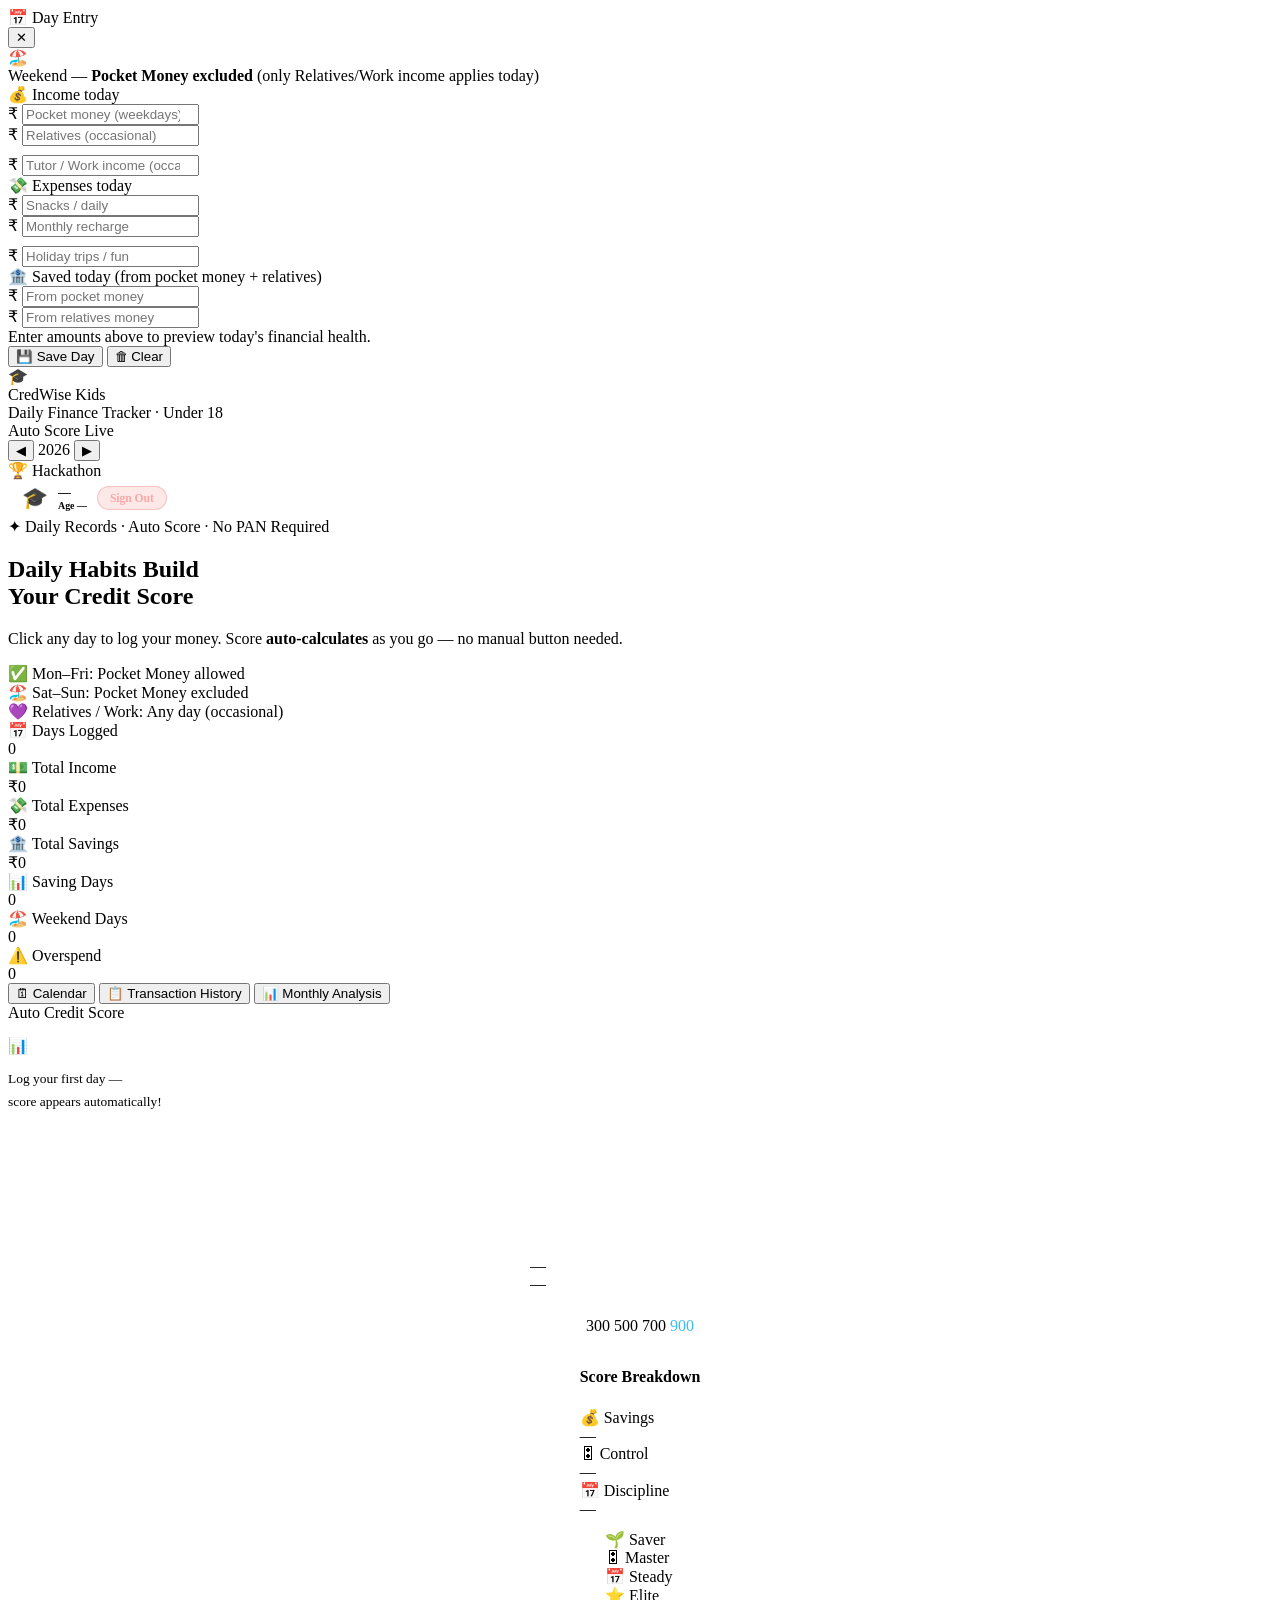
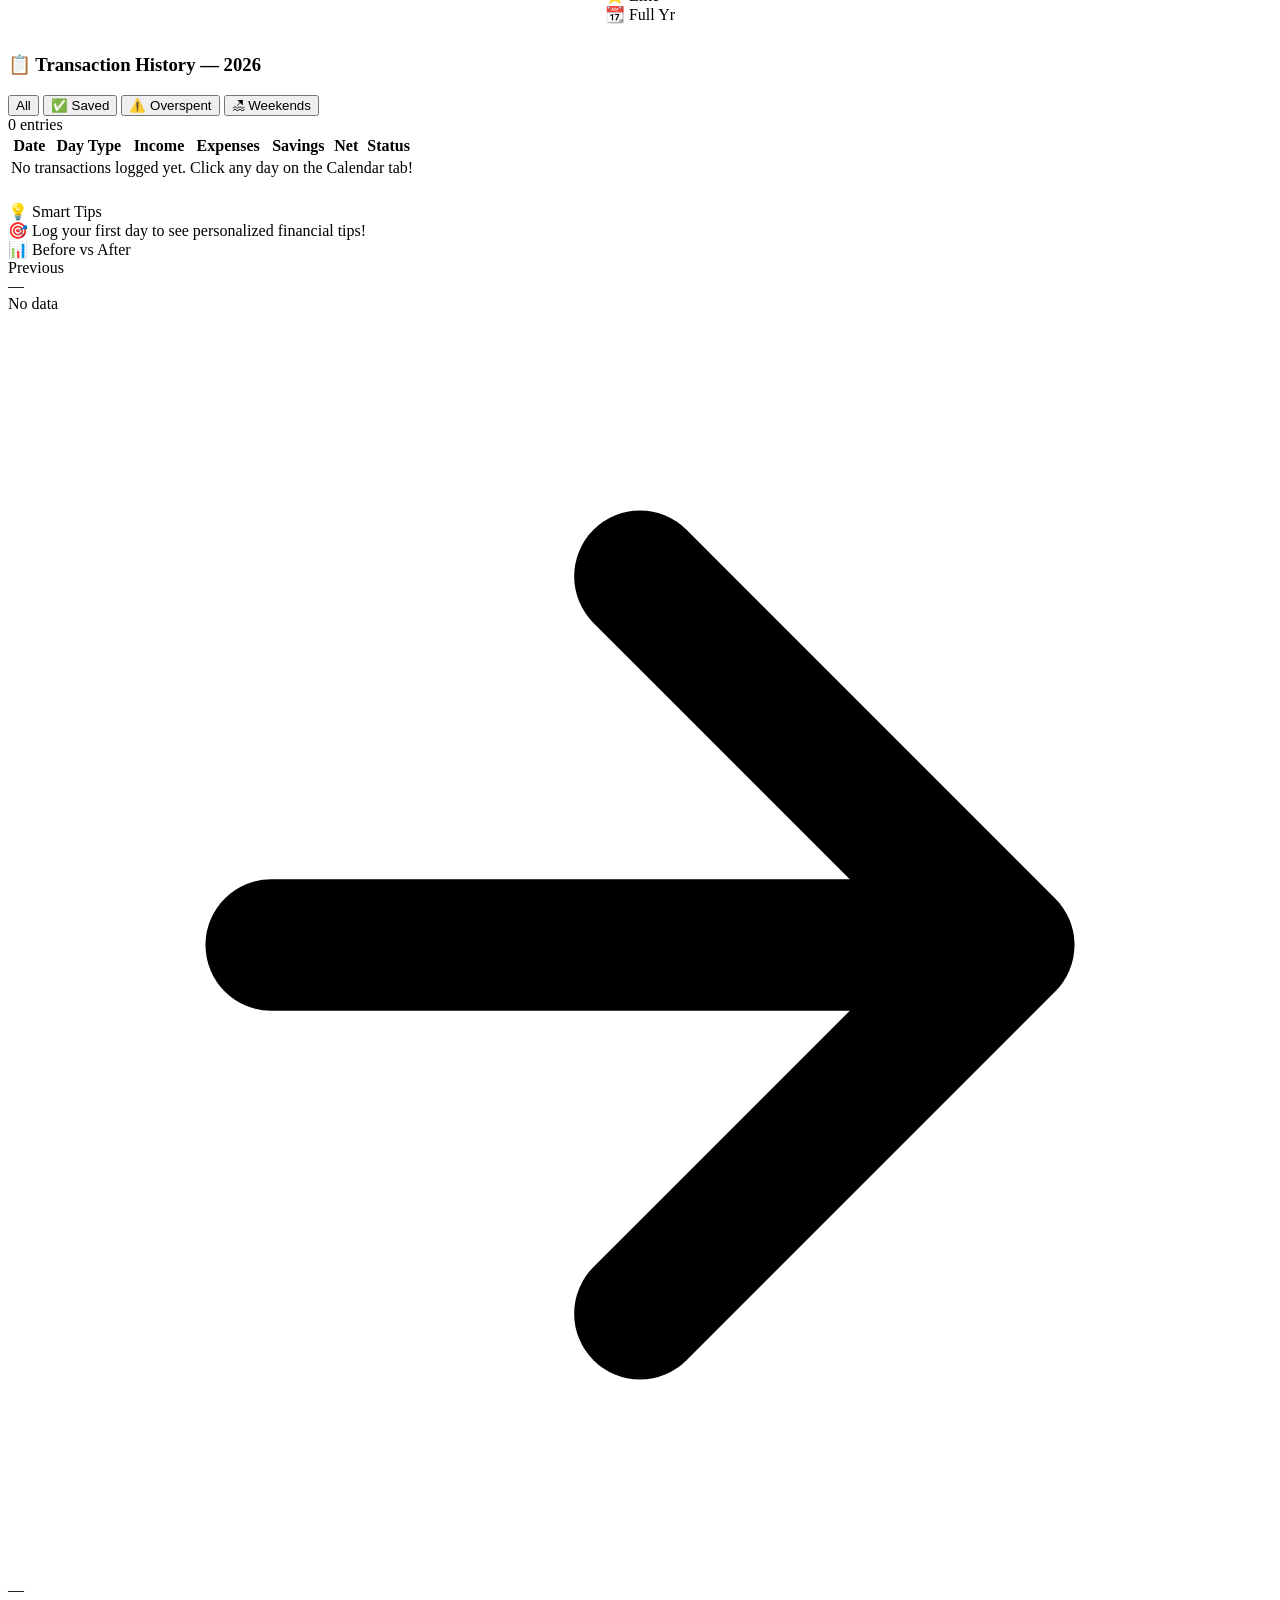
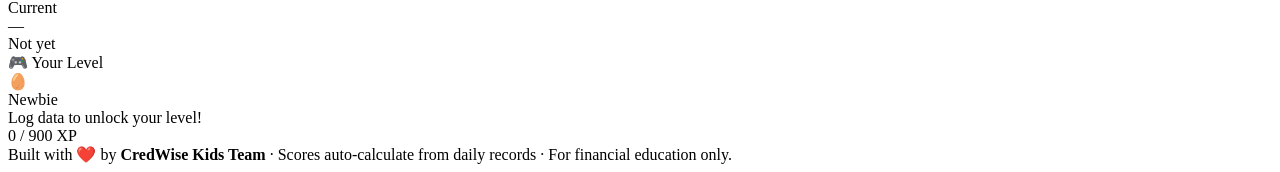
==== index.html @ 4675e76f "Add files via upload" ====
<!DOCTYPE html>
<html lang="en">
<head>
  <meta charset="UTF-8" />
  <meta name="viewport" content="width=device-width, initial-scale=1.0" />
  <title>CredWise Kids – Daily Finance Tracker</title>
  <meta name="description" content="CredWise Kids auto-tracks daily pocket money (weekdays only), relatives income, savings & expenses on a yearly calendar for students under 18." />

  <!-- Google Fonts -->
  <link rel="preconnect" href="https://fonts.googleapis.com" />
  <link rel="preconnect" href="https://fonts.gstatic.com" crossorigin />
  <link href="https://fonts.googleapis.com/css2?family=Outfit:wght@300;400;500;600;700;800;900&display=swap" rel="stylesheet" />

  <!-- ★ Auth module (loaded first so guard runs immediately) ★ -->
  <script src="auth.js"></script>

  <!-- ★ Immediate auth guard — redirects before page renders ★ -->
  <script>
    (function(){
      if (!cwGetSession()) window.location.replace('login.html');
    })();
  </script>

  <!-- ★ CSS file link ★ -->
  <link rel="stylesheet" href="style.css" />

  <style>
    /* ── User profile chip in nav ── */
    .user-chip-nav {
      display: flex; align-items: center; gap: 10px;
      background: var(--card); border: 1px solid var(--border);
      border-radius: 100px; padding: 6px 8px 6px 14px;
    }
    .user-av  { font-size: 1.3rem; }
    .user-inf { display:flex; flex-direction:column; }
    .user-nm  { font-size: .8rem; font-weight: 800; color: var(--text); line-height: 1; }
    .user-ag  { font-size: .62rem; color: var(--muted); font-weight: 600; margin-top: 1px; }
    .logout-btn {
      background: rgba(239,68,68,.12); border: 1px solid rgba(239,68,68,.25);
      border-radius: 100px; padding: 5px 12px;
      font-size: .72rem; font-weight: 700; color: #fca5a5;
      cursor: pointer; transition: all 0.3s; font-family: inherit;
    }
    .logout-btn:hover { background: rgba(239,68,68,.22); color: var(--poor); border-color: var(--poor); }
  </style>
</head>
<body>

<!-- ── Aurora background ── -->
<div class="aurora"><span></span><span></span><span></span></div>

<!-- ── Toast notification ── -->
<div class="toast" id="toast"></div>

<!-- ════════════════════════════════════════
     MODAL — Day Entry
════════════════════════════════════════ -->
<div class="modal-ov" id="modalOv" onclick="ovClick(event)">
  <div class="modal" id="modal">
    <div class="modal-hd">
      <div>
        <div class="modal-title" id="modalTitle">📅 Day Entry</div>
        <div class="modal-date" id="modalDateLbl"></div>
      </div>
      <button class="modal-close" onclick="closeModal()">✕</button>
    </div>

    <!-- Weekend notice (visible only on Sat/Sun) -->
    <div class="weekend-banner hidden" id="weekendBanner">
      <span>🏖️</span>
      <div>Weekend — <strong>Pocket Money excluded</strong> (only Relatives/Work income applies today)</div>
    </div>

    <!-- INCOME FIELDS -->
    <div class="mfield">
      <label>💰 Income today</label>
      <div class="mfield-row">
        <div class="inp-w">
          <span class="pfx">₹</span>
          <input class="mi" type="number" id="mPocket" placeholder="Pocket money (weekdays)" min="0" />
        </div>
        <div class="inp-w">
          <span class="pfx">₹</span>
          <input class="mi" type="number" id="mRelatives" placeholder="Relatives (occasional)" min="0" />
        </div>
      </div>
      <div class="inp-w" style="margin-top:9px;">
        <span class="pfx">₹</span>
        <input class="mi" type="number" id="mWork" placeholder="Tutor / Work income (occasional)" min="0" />
      </div>
    </div>

    <!-- EXPENSE FIELDS -->
    <div class="mfield">
      <label>💸 Expenses today</label>
      <div class="mfield-row">
        <div class="inp-w">
          <span class="pfx">₹</span>
          <input class="mi" type="number" id="mSnacks" placeholder="Snacks / daily" min="0" />
        </div>
        <div class="inp-w">
          <span class="pfx">₹</span>
          <input class="mi" type="number" id="mRecharge" placeholder="Monthly recharge" min="0" />
        </div>
      </div>
      <div class="inp-w" style="margin-top:9px;">
        <span class="pfx">₹</span>
        <input class="mi" type="number" id="mTrips" placeholder="Holiday trips / fun" min="0" />
      </div>
    </div>

    <!-- SAVINGS FIELDS -->
    <div class="mfield">
      <label>🏦 Saved today (from pocket money + relatives)</label>
      <div class="mfield-row">
        <div class="inp-w">
          <span class="pfx">₹</span>
          <input class="mi" type="number" id="mSavPocket" placeholder="From pocket money" min="0" />
        </div>
        <div class="inp-w">
          <span class="pfx">₹</span>
          <input class="mi" type="number" id="mSavRelatives" placeholder="From relatives money" min="0" />
        </div>
      </div>
    </div>

    <!-- Live financial preview -->
    <div class="day-prev" id="dayPrev">Enter amounts above to preview today's financial health.</div>

    <!-- Action buttons -->
    <div class="modal-actions">
      <button class="btn-save" onclick="saveDay()">💾 Save Day</button>
      <button class="btn-clr"  onclick="clearDay()">🗑 Clear</button>
    </div>
  </div>
</div>


<!-- ════════════════════════════════════════
     MAIN APP WRAPPER
════════════════════════════════════════ -->
<div class="wrap">

  <!-- ── Navigation ── -->
  <nav>
    <div class="brand">
      <div class="brand-logo">🎓</div>
      <div>
        <div class="brand-name">CredWise Kids</div>
        <div class="brand-sub">Daily Finance Tracker · Under 18</div>
      </div>
    </div>
    <div class="nav-right">
      <div class="live-badge">
        <div class="live-dot"></div>Auto Score Live
      </div>
      <div class="yr-selector">
        <button onclick="chgYear(-1)">◀</button>
        <span class="yr-val" id="yrVal">2026</span>
        <button onclick="chgYear(1)">▶</button>
      </div>
      <div class="nav-pill">🏆 Hackathon</div>
      <!-- User info + Logout -->
      <div class="user-chip-nav">
        <div class="user-av" id="navAv">🎓</div>
        <div class="user-inf">
          <div class="user-nm" id="navName">—</div>
          <div class="user-ag" id="navAge">Age —</div>
        </div>
        <button class="logout-btn" onclick="cwLogout()">Sign Out</button>
      </div>
    </div>
  </nav>

  <!-- ── Hero Section ── -->
  <section class="hero">
    <div class="hero-badge">✦ Daily Records · Auto Score · No PAN Required</div>
    <h1><span class="gb">Daily Habits</span> Build<br>Your <span class="gp">Credit Score</span></h1>
    <p>Click any day to log your money. Score <strong>auto-calculates</strong> as you go — no manual button needed.</p>
    <div class="hero-rules">
      <div class="rule-pill wd">✅ Mon–Fri: Pocket Money allowed</div>
      <div class="rule-pill we">🏖️ Sat–Sun: Pocket Money excluded</div>
      <div class="rule-pill occ">💜 Relatives / Work: Any day (occasional)</div>
    </div>
  </section>

  <!-- ── Real-time Stats Bar ── -->
  <div class="stats-bar">
    <div class="stat-item">
      <div class="stat-lbl">📅 Days Logged</div>
      <div class="stat-val sv-b" id="stLogged">0</div>
    </div>
    <div class="stat-item">
      <div class="stat-lbl">💵 Total Income</div>
      <div class="stat-val sv-g" id="stIncome">₹0</div>
    </div>
    <div class="stat-item">
      <div class="stat-lbl">💸 Total Expenses</div>
      <div class="stat-val sv-a" id="stExpenses">₹0</div>
    </div>
    <div class="stat-item">
      <div class="stat-lbl">🏦 Total Savings</div>
      <div class="stat-val sv-g" id="stSavings">₹0</div>
    </div>
    <div class="stat-item">
      <div class="stat-lbl">📊 Saving Days</div>
      <div class="stat-val sv-b" id="stSavDays">0</div>
    </div>
    <div class="stat-item">
      <div class="stat-lbl">🏖️ Weekend Days</div>
      <div class="stat-val sv-o" id="stWeDays">0</div>
    </div>
    <div class="stat-item">
      <div class="stat-lbl">⚠️ Overspend</div>
      <div class="stat-val sv-r" id="stOverDays">0</div>
    </div>
  </div>

  <!-- ── Main Tabs ── -->
  <div class="main-tabs">
    <button class="mtab active" id="tab-cal"      onclick="switchTab('cal')">🗓 Calendar</button>
    <button class="mtab"        id="tab-history"  onclick="switchTab('history')">📋 Transaction History</button>
    <button class="mtab"        id="tab-analysis" onclick="switchTab('analysis')">📊 Monthly Analysis</button>
  </div>

  <!-- ════ TAB 1: CALENDAR ════ -->
  <div class="tab-pane show" id="tp-cal">
    <div class="main-layout">

      <!-- 12-Month Calendar Grid -->
      <div>
        <div class="cal-grid" id="calGrid"></div>
      </div>

      <!-- Auto Credit Score Sidebar -->
      <div class="score-sidebar">
        <div class="card">
          <div class="score-header-lbl" style="margin-bottom:14px;">Auto Credit Score</div>
          <div class="score-panel-inner">

            <!-- Placeholder before first data entry -->
            <div class="score-ph" id="scorePh">
              <div class="ph-icon">📊</div>
              <p style="font-size:.84rem;line-height:1.7;">
                Log your first day —<br>score appears automatically!
              </p>
            </div>

            <!-- Score output (hidden until data exists) -->
            <div id="scoreOut" class="hidden" style="width:100%;display:flex;flex-direction:column;align-items:center;gap:12px;">
              <!-- Gauge canvas -->
              <div class="gauge-wrap">
                <canvas id="gaugeC" width="220" height="126"></canvas>
                <div class="gauge-center">
                  <div class="gauge-num" id="gNum">—</div>
                  <div class="gauge-lbl" id="gLbl">—</div>
                </div>
              </div>

              <!-- Range bar -->
              <div class="range-track">
                <div class="range-thumb" id="rThumb"></div>
              </div>
              <div class="range-labels">
                <span style="color:var(--poor)">300</span>
                <span style="color:var(--avg)">500</span>
                <span style="color:var(--good)">700</span>
                <span style="color:#38bdf8">900</span>
              </div>

              <!-- Score breakdown bars -->
              <div class="breakdown">
                <h4>Score Breakdown</h4>
                <div class="bar-row">
                  <span class="bar-name">💰 Savings</span>
                  <div class="bar-track"><div class="bar-fill" id="bSav" style="background:var(--good)"></div></div>
                  <span class="bar-num" id="nSav" style="color:var(--good)">—</span>
                </div>
                <div class="bar-row">
                  <span class="bar-name">🎛 Control</span>
                  <div class="bar-track"><div class="bar-fill" id="bCtl" style="background:var(--accent)"></div></div>
                  <span class="bar-num" id="nCtl" style="color:var(--accent)">—</span>
                </div>
                <div class="bar-row">
                  <span class="bar-name">📅 Discipline</span>
                  <div class="bar-track"><div class="bar-fill" id="bDsc" style="background:var(--purple)"></div></div>
                  <span class="bar-num" id="nDsc" style="color:var(--purple)">—</span>
                </div>
              </div>

              <!-- Achievement badges -->
              <div class="badges-row" id="bdgRow">
                <div class="badge" id="bdg-saver"  style="--bc:#10b981">🌱 Saver</div>
                <div class="badge" id="bdg-ctrl"   style="--bc:#3b82f6">🎛 Master</div>
                <div class="badge" id="bdg-disc"   style="--bc:#8b5cf6">📅 Steady</div>
                <div class="badge" id="bdg-elite"  style="--bc:#f59e0b">⭐ Elite</div>
                <div class="badge" id="bdg-full"   style="--bc:#06b6d4">📆 Full Yr</div>
              </div>

              <!-- Score info line -->
              <div style="font-size:.7rem;color:var(--muted);text-align:center;line-height:1.6;" id="scoreInfoLbl"></div>
            </div>

          </div>
        </div>
      </div>
    </div>
  </div>

  <!-- ════ TAB 2: TRANSACTION HISTORY ════ -->
  <div class="tab-pane" id="tp-history">
    <div class="txn-table-wrap">
      <div class="txn-toolbar">
        <h3>📋 Transaction History — <span id="yrVal2">2026</span></h3>
        <div class="txn-filters">
          <button class="txn-filter active" data-f="all"  onclick="filterTxn('all')">All</button>
          <button class="txn-filter"        data-f="good" onclick="filterTxn('good')">✅ Saved</button>
          <button class="txn-filter"        data-f="poor" onclick="filterTxn('poor')">⚠️ Overspent</button>
          <button class="txn-filter"        data-f="we"   onclick="filterTxn('we')">🏖 Weekends</button>
        </div>
        <div class="txn-count" id="txnCount">0 entries</div>
      </div>
      <div style="overflow-x:auto; max-height:600px; overflow-y:auto;">
        <table class="txn-table" id="txnTable">
          <thead>
            <tr>
              <th>Date</th>
              <th>Day Type</th>
              <th>Income</th>
              <th>Expenses</th>
              <th>Savings</th>
              <th>Net</th>
              <th>Status</th>
            </tr>
          </thead>
          <tbody id="txnBody">
            <tr><td colspan="7" class="txn-empty">No transactions logged yet. Click any day on the Calendar tab!</td></tr>
          </tbody>
        </table>
      </div>
    </div>
  </div>

  <!-- ════ TAB 3: MONTHLY ANALYSIS ════ -->
  <div class="tab-pane" id="tp-analysis">
    <div class="analysis-grid" id="analysisGrid"></div>
  </div>

  <!-- ════ BOTTOM GRID: Tips · Compare · Level ════ -->
  <div class="bottom-grid" style="margin-top:22px;">

    <!-- Smart Tips -->
    <div class="card">
      <div class="sec-title">💡 Smart Tips</div>
      <div id="sugList" style="display:flex;flex-direction:column;gap:9px;">
        <div class="sug-item">
          <span class="sug-icon">🎯</span>
          <span>Log your first day to see personalized financial tips!</span>
        </div>
      </div>
    </div>

    <!-- Before vs After -->
    <div class="card">
      <div class="sec-title">📊 Before vs After</div>
      <div class="cmp-grid">
        <div class="c-box">
          <div class="c-tag">Previous</div>
          <div class="c-score" id="prevNum" style="color:var(--muted)">—</div>
          <div class="c-status" id="prevSt" style="color:var(--muted)">No data</div>
        </div>
        <div class="c-arrow">
          <svg viewBox="0 0 24 24" fill="none" stroke="currentColor" stroke-width="2.5" stroke-linecap="round" stroke-linejoin="round">
            <path d="M5 12h14M12 5l7 7-7 7"/>
          </svg>
          <div class="c-delta eq" id="cDelta">—</div>
        </div>
        <div class="c-box">
          <div class="c-tag">Current</div>
          <div class="c-score" id="curNum" style="color:var(--muted)">—</div>
          <div class="c-status" id="curSt" style="color:var(--muted)">Not yet</div>
        </div>
      </div>
    </div>

    <!-- Your Level -->
    <div class="card">
      <div class="sec-title">🎮 Your Level</div>
      <div class="lvl-card">
        <div class="lvl-icon" id="lvlIcon">🥚</div>
        <div class="lvl-name" id="lvlName">Newbie</div>
        <div class="lvl-desc" id="lvlDesc">Log data to unlock your level!</div>
        <div class="xp-track"><div class="xp-fill" id="xpFill"></div></div>
        <div class="xp-lbl" id="xpLbl">0 / 900 XP</div>
      </div>
    </div>

  </div>

  <footer>
    Built with ❤️ by <strong>CredWise Kids Team</strong> ·
    Scores auto-calculate from daily records · For financial education only.
  </footer>

</div><!-- /.wrap -->

<!-- ★ JavaScript files ★ -->
<!-- auth.js already loaded in <head> -->
<script src="script.js"></script>

</body>
</html>
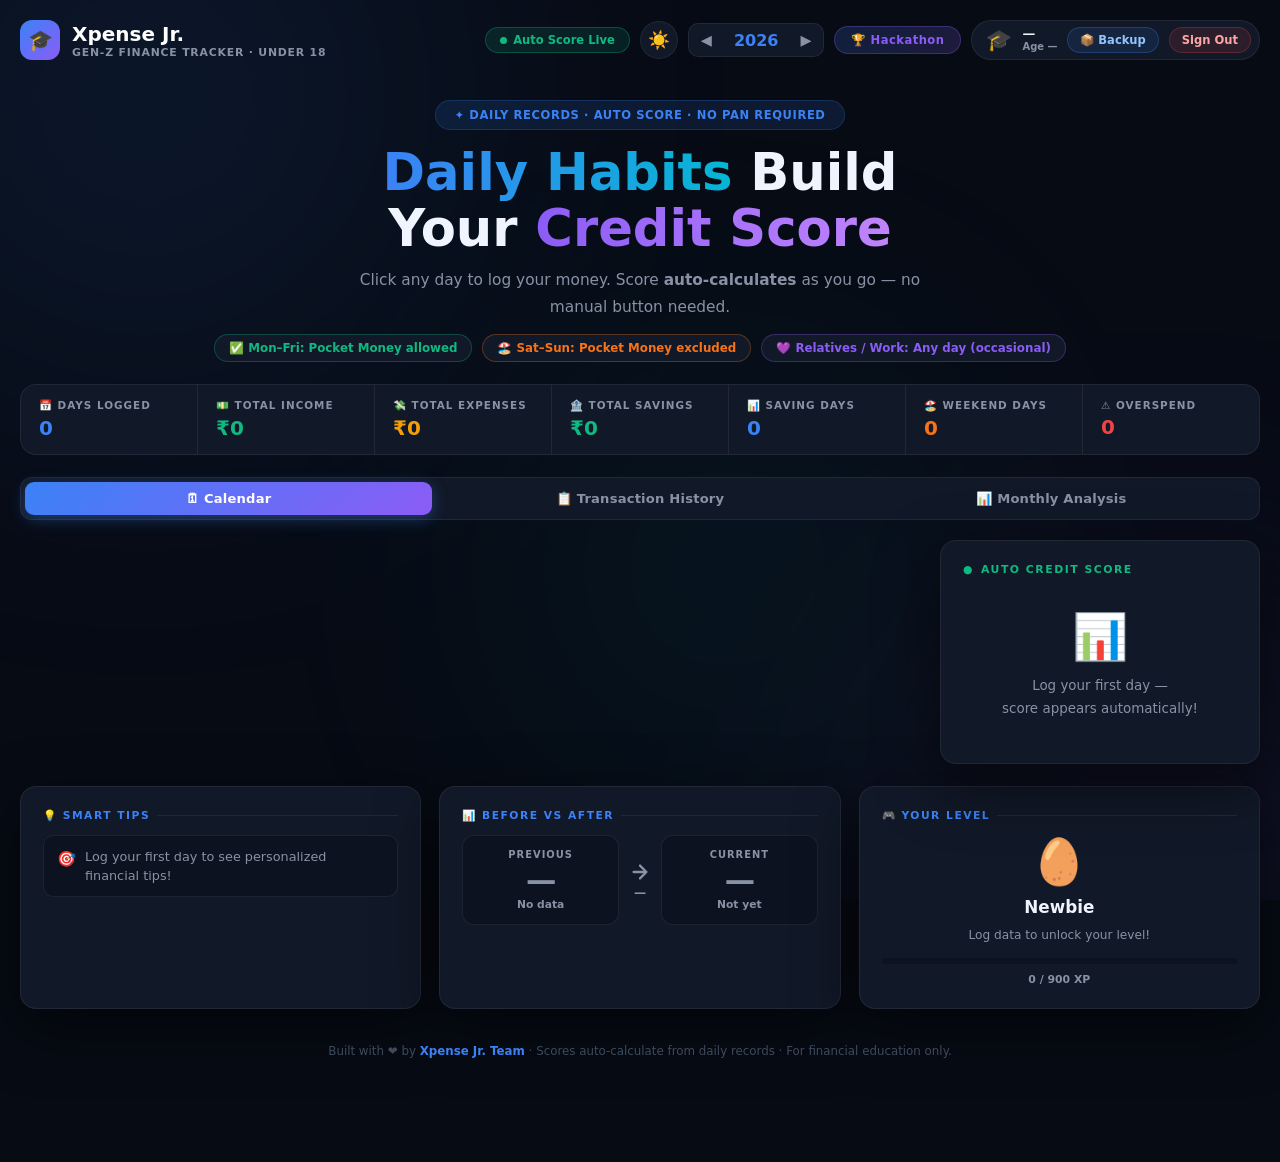
==== commit dbe03978: "Add files via upload" ====
--- a/index.html
+++ b/index.html
@@ -3,8 +3,8 @@
 <head>
   <meta charset="UTF-8" />
   <meta name="viewport" content="width=device-width, initial-scale=1.0" />
-  <title>CredWise Kids – Daily Finance Tracker</title>
-  <meta name="description" content="CredWise Kids auto-tracks daily pocket money (weekdays only), relatives income, savings & expenses on a yearly calendar for students under 18." />
+  <title>Xpense Jr. – Gen-Z Finance Tracker</title>
+  <meta name="description" content="Xpense Jr. auto-tracks daily pocket money (weekdays only), relatives income, savings & expenses on a yearly calendar. The Gen-Z finance tracker for students under 18." />
 
   <!-- Google Fonts -->
   <link rel="preconnect" href="https://fonts.googleapis.com" />
@@ -18,6 +18,9 @@
   <script>
     (function(){
       if (!cwGetSession()) window.location.replace('login.html');
+      /* Apply saved theme immediately to prevent flash */
+      var t = localStorage.getItem('xj_theme') || 'dark';
+      document.documentElement.setAttribute('data-theme', t);
     })();
   </script>
 
@@ -42,6 +45,13 @@
       cursor: pointer; transition: all 0.3s; font-family: inherit;
     }
     .logout-btn:hover { background: rgba(239,68,68,.22); color: var(--poor); border-color: var(--poor); }
+    .export-btn {
+      background: rgba(59,130,246,.12); border: 1px solid rgba(59,130,246,.28);
+      border-radius: 100px; padding: 5px 12px;
+      font-size: .72rem; font-weight: 700; color: #93c5fd;
+      cursor: pointer; transition: all 0.3s; font-family: inherit;
+    }
+    .export-btn:hover { background: rgba(59,130,246,.25); color: var(--accent); border-color: var(--accent); }
   </style>
 </head>
 <body>
@@ -146,14 +156,16 @@
     <div class="brand">
       <div class="brand-logo">🎓</div>
       <div>
-        <div class="brand-name">CredWise Kids</div>
-        <div class="brand-sub">Daily Finance Tracker · Under 18</div>
+        <div class="brand-name">Xpense Jr.</div>
+        <div class="brand-sub">Gen-Z Finance Tracker · Under 18</div>
       </div>
     </div>
     <div class="nav-right">
       <div class="live-badge">
         <div class="live-dot"></div>Auto Score Live
       </div>
+      <!-- Theme Toggle -->
+      <button class="theme-toggle" id="themeToggle" onclick="toggleTheme()" title="Switch theme">🌙</button>
       <div class="yr-selector">
         <button onclick="chgYear(-1)">◀</button>
         <span class="yr-val" id="yrVal">2026</span>
@@ -167,6 +179,7 @@
           <div class="user-nm" id="navName">—</div>
           <div class="user-ag" id="navAge">Age —</div>
         </div>
+        <button class="export-btn" onclick="exportMyAccount()" title="Download your account data to use on another device">📦 Backup</button>
         <button class="logout-btn" onclick="cwLogout()">Sign Out</button>
       </div>
     </div>
@@ -398,7 +411,7 @@
   </div>
 
   <footer>
-    Built with ❤️ by <strong>CredWise Kids Team</strong> ·
+    Built with ❤️ by <strong>Xpense Jr. Team</strong> ·
     Scores auto-calculate from daily records · For financial education only.
   </footer>
 
--- a/style.css
+++ b/style.css
@@ -0,0 +1,657 @@
+/* ══════════════════════════════════════════
+   CREDWISE KIDS — style.css
+   All visual styles for the app
+══════════════════════════════════════════ */
+
+/* ── Design Tokens ── */
+:root {
+  --bg:      #070b14;
+  --surf:    #0d1220;
+  --card:    #111827;
+  --card2:   #131b2e;
+  --border:  rgba(255,255,255,0.07);
+  --bh:      rgba(99,179,255,0.28);
+  --accent:  #3b82f6;
+  --alit:    rgba(59,130,246,0.13);
+  --purple:  #8b5cf6;
+  --cyan:    #06b6d4;
+  --good:    #10b981;
+  --avg:     #f59e0b;
+  --poor:    #ef4444;
+  --weekend: #f97316;
+  --text:    #f0f4ff;
+  --muted:   #8892a4;
+  --dim:     #3d4a5c;
+  --r:       16px;
+  --rsm:     10px;
+  --shadow:  0 20px 60px rgba(0,0,0,0.55);
+  --tr:      0.3s cubic-bezier(.4,0,.2,1);
+}
+
+/* ── Reset & Base ── */
+*, *::before, *::after { box-sizing: border-box; margin: 0; padding: 0; }
+html { scroll-behavior: smooth; }
+body {
+  font-family: 'Outfit', system-ui, sans-serif;
+  background: var(--bg); color: var(--text);
+  min-height: 100vh; overflow-x: hidden;
+}
+
+/* ══════════════════════════════════════════
+   AURORA BACKGROUND
+══════════════════════════════════════════ */
+.aurora { position: fixed; inset: 0; pointer-events: none; z-index: 0; overflow: hidden; }
+.aurora span { position: absolute; border-radius: 50%; filter: blur(140px); opacity: .1; }
+.aurora span:nth-child(1) { width:650px;height:650px;background:#3b82f6;top:-230px;left:-180px;animation:da1 16s ease-in-out infinite alternate; }
+.aurora span:nth-child(2) { width:500px;height:500px;background:#8b5cf6;bottom:-180px;right:-130px;animation:da2 20s ease-in-out infinite alternate; }
+.aurora span:nth-child(3) { width:380px;height:380px;background:#06b6d4;top:42%;left:42%;animation:da3 24s ease-in-out infinite alternate; }
+@keyframes da1 { to { transform:translate(100px,140px) scale(1.1); } }
+@keyframes da2 { to { transform:translate(-80px,-100px) scale(1.15); } }
+@keyframes da3 { to { transform:translate(-55%,-50%) scale(0.75); } }
+
+/* ══════════════════════════════════════════
+   LAYOUT
+══════════════════════════════════════════ */
+.wrap {
+  position: relative; z-index: 1;
+  max-width: 1300px; margin: 0 auto;
+  padding: 0 20px 100px;
+}
+
+/* ══════════════════════════════════════════
+   NAV
+══════════════════════════════════════════ */
+nav {
+  display: flex; align-items: center; justify-content: space-between;
+  padding: 20px 0 8px; flex-wrap: wrap; gap: 12px;
+}
+.brand { display: flex; align-items: center; gap: 12px; }
+.brand-logo {
+  width: 40px; height: 40px; border-radius: 12px; font-size: 20px;
+  background: linear-gradient(135deg,var(--accent),var(--purple));
+  display: flex; align-items: center; justify-content: center;
+}
+.brand-name {
+  font-size: 1.25rem; font-weight: 900;
+  background: linear-gradient(90deg,#fff 40%,var(--accent));
+  -webkit-background-clip: text; -webkit-text-fill-color: transparent; background-clip: text;
+}
+.brand-sub { font-size: .68rem; font-weight: 600; color: var(--muted); letter-spacing: .8px; text-transform: uppercase; }
+.nav-right { display: flex; align-items: center; gap: 10px; flex-wrap: wrap; }
+.yr-selector {
+  display: flex; align-items: center; gap: 2px;
+  background: var(--card); border: 1px solid var(--border); border-radius: var(--rsm); overflow: hidden;
+}
+.yr-selector button {
+  background: none; border: none; color: var(--muted); font-family: inherit;
+  font-size: .9rem; font-weight: 700; padding: 8px 12px; cursor: pointer; transition: all var(--tr);
+}
+.yr-selector button:hover { color: var(--text); background: var(--surf); }
+.yr-val { font-size: 1rem; font-weight: 800; color: var(--accent); padding: 0 8px; }
+.nav-pill {
+  background: linear-gradient(135deg,rgba(59,130,246,.18),rgba(139,92,246,.18));
+  border: 1px solid rgba(139,92,246,.3); border-radius: 100px;
+  padding: 6px 16px; font-size: .72rem; font-weight: 700; color: var(--purple); letter-spacing: .5px;
+}
+
+/* ── Auto-score live badge ── */
+.live-badge {
+  display: flex; align-items: center; gap: 6px;
+  background: rgba(16,185,129,.12); border: 1px solid rgba(16,185,129,.3);
+  border-radius: 100px; padding: 5px 14px; font-size: .72rem; font-weight: 700; color: var(--good);
+}
+.live-dot {
+  width: 7px; height: 7px; border-radius: 50%; background: var(--good);
+  animation: blink 1.4s ease-in-out infinite;
+}
+@keyframes blink { 0%,100% { opacity:1; } 50% { opacity:.3; } }
+
+/* ══════════════════════════════════════════
+   HERO
+══════════════════════════════════════════ */
+.hero { text-align: center; padding: 32px 20px 22px; }
+.hero-badge {
+  display: inline-flex; align-items: center; gap: 8px;
+  background: var(--alit); border: 1px solid rgba(59,130,246,.22);
+  border-radius: 100px; padding: 7px 18px; font-size: .72rem; font-weight: 700;
+  color: var(--accent); letter-spacing: .6px; text-transform: uppercase; margin-bottom: 14px;
+}
+.hero h1 { font-size: clamp(1.8rem,5vw,3.2rem); font-weight: 900; line-height: 1.1; margin-bottom: 10px; }
+.gb { background: linear-gradient(90deg,var(--accent),var(--cyan)); -webkit-background-clip:text; -webkit-text-fill-color:transparent; background-clip:text; }
+.gp { background: linear-gradient(90deg,var(--purple),#c084fc); -webkit-background-clip:text; -webkit-text-fill-color:transparent; background-clip:text; }
+.hero p { color: var(--muted); font-size:.96rem; max-width:600px; margin:0 auto; line-height:1.75; }
+.hero-rules { display: flex; justify-content: center; flex-wrap: wrap; gap: 10px; margin-top: 14px; }
+.rule-pill {
+  display: flex; align-items: center; gap: 6px;
+  background: var(--card); border: 1px solid var(--border); border-radius: 100px;
+  padding: 6px 14px; font-size: .74rem; font-weight: 600; color: var(--muted);
+}
+.rule-pill.wd { border-color: rgba(16,185,129,.3);  color: var(--good); }
+.rule-pill.we { border-color: rgba(249,115,22,.3);  color: var(--weekend); }
+.rule-pill.occ{ border-color: rgba(139,92,246,.3);  color: var(--purple); }
+
+/* ══════════════════════════════════════════
+   STATS BAR
+══════════════════════════════════════════ */
+.stats-bar {
+  display: flex; gap: 0; flex-wrap: wrap;
+  background: var(--card); border: 1px solid var(--border);
+  border-radius: var(--r); overflow: hidden; margin-bottom: 22px;
+}
+.stat-item {
+  flex: 1; min-width: 100px; padding: 14px 18px;
+  border-right: 1px solid var(--border); transition: background var(--tr);
+}
+.stat-item:last-child { border-right: none; }
+.stat-item:hover { background: var(--surf); }
+.stat-lbl { font-size: .65rem; font-weight: 700; color: var(--muted); letter-spacing: 1px; text-transform: uppercase; margin-bottom: 4px; }
+.stat-val { font-size: 1.25rem; font-weight: 900; }
+.sv-b { color: var(--accent); }
+.sv-g { color: var(--good); }
+.sv-a { color: var(--avg); }
+.sv-r { color: var(--poor); }
+.sv-o { color: var(--weekend); }
+
+/* ══════════════════════════════════════════
+   MAIN TABS
+══════════════════════════════════════════ */
+.main-tabs {
+  display: flex; gap: 4px; background: var(--card); border: 1px solid var(--border);
+  border-radius: 12px; padding: 4px; margin-bottom: 20px;
+}
+.mtab {
+  flex: 1; padding: 9px 14px; border: none; background: transparent;
+  color: var(--muted); font-family: inherit; font-size: .82rem; font-weight: 600;
+  border-radius: 9px; cursor: pointer; transition: all var(--tr); letter-spacing: .2px;
+}
+.mtab.active {
+  background: linear-gradient(135deg,var(--accent),var(--purple));
+  color: #fff; box-shadow: 0 4px 16px rgba(59,130,246,.35);
+}
+.mtab:not(.active):hover { color: var(--text); background: var(--surf); }
+.tab-pane { display: none; }
+.tab-pane.show { display: block; }
+
+/* ══════════════════════════════════════════
+   MAIN LAYOUT
+══════════════════════════════════════════ */
+.main-layout {
+  display: grid;
+  grid-template-columns: 1fr 320px;
+  gap: 22px;
+  align-items: start;
+}
+@media (max-width: 1000px) { .main-layout { grid-template-columns: 1fr; } }
+
+/* ══════════════════════════════════════════
+   CALENDAR GRID (12 months)
+══════════════════════════════════════════ */
+.cal-grid {
+  display: grid;
+  grid-template-columns: repeat(4,1fr);
+  gap: 16px;
+}
+@media (max-width: 1100px) { .cal-grid { grid-template-columns: repeat(3,1fr); } }
+@media (max-width: 750px)  { .cal-grid { grid-template-columns: repeat(2,1fr); } }
+@media (max-width: 450px)  { .cal-grid { grid-template-columns: 1fr; } }
+
+/* Month card */
+.m-card {
+  background: var(--card); border: 1px solid var(--border); border-radius: var(--r);
+  padding: 14px 12px; box-shadow: var(--shadow);
+  transition: border-color var(--tr), transform var(--tr);
+}
+.m-card:hover { border-color: var(--bh); transform: translateY(-2px); }
+.m-card.cur-month { border-color: rgba(59,130,246,.32); }
+.m-head {
+  display: flex; align-items: center; justify-content: space-between;
+  font-size: .76rem; font-weight: 800; letter-spacing: 1px;
+  text-transform: uppercase; color: var(--accent); margin-bottom: 2px;
+}
+.m-days-ct { font-size: .62rem; color: var(--muted); font-weight: 600; }
+.m-logged  { font-size: .65rem; color: var(--muted); margin-bottom: 8px; font-weight: 500; }
+
+/* DOW header row */
+.dow-row { display: grid; grid-template-columns: repeat(7,1fr); gap: 2px; margin-bottom: 3px; }
+.dow-row span {
+  text-align: center; font-size: .55rem; font-weight: 800;
+  color: var(--dim); text-transform: uppercase; letter-spacing: .2px;
+}
+.dow-row span.we-label { color: rgba(249,115,22,.5); }
+
+/* Day cells */
+.days-g { display: grid; grid-template-columns: repeat(7,1fr); gap: 2px; }
+.dc {
+  aspect-ratio: 1; border-radius: 5px; border: 1px solid transparent;
+  display: flex; align-items: center; justify-content: center;
+  font-size: .6rem; font-weight: 700; cursor: pointer; position: relative;
+  color: var(--muted); background: var(--surf); transition: all var(--tr);
+}
+.dc:hover     { border-color: var(--accent); color: var(--text); z-index: 2; transform: scale(1.14); }
+.dc.empty     { background: transparent; cursor: default; border: none; }
+.dc.today     { border-color: var(--accent) !important; color: var(--accent) !important; font-weight: 900; }
+.dc.future    { opacity: .3; cursor: not-allowed; pointer-events: none; }
+.dc.weekend   { background: rgba(249,115,22,0.07); color: rgba(249,115,22,0.5); }
+.dc.weekend:hover { border-color: var(--weekend); color: var(--weekend); }
+/* Data states */
+.dc.s-good { background: rgba(16,185,129,.2);  border-color: rgba(16,185,129,.38); color: #6ee7b7; }
+.dc.s-avg  { background: rgba(245,158,11,.16); border-color: rgba(245,158,11,.32); color: #fcd34d; }
+.dc.s-poor { background: rgba(239,68,68,.16);  border-color: rgba(239,68,68,.32);  color: #fca5a5; }
+.dc.s-zero { background: rgba(99,102,241,.1);  border-color: rgba(99,102,241,.22); color: #a5b4fc; }
+.dc.we-log { background: rgba(249,115,22,.14); border-color: rgba(249,115,22,.3);  color: #fdba74; }
+.day-dot {
+  position: absolute; bottom: 2px; left: 50%; transform: translateX(-50%);
+  width: 3px; height: 3px; border-radius: 50%; background: currentColor;
+}
+
+/* Month chips */
+.m-chips { display: flex; gap: 4px; flex-wrap: wrap; margin-top: 8px; }
+.chip {
+  font-size: .58rem; font-weight: 700; border-radius: 100px;
+  padding: 2px 7px; border: 1px solid;
+}
+.chip.g { color:var(--good);    border-color:rgba(16,185,129,.28); background:rgba(16,185,129,.08); }
+.chip.a { color:var(--avg);     border-color:rgba(245,158,11,.28); background:rgba(245,158,11,.08); }
+.chip.r { color:var(--poor);    border-color:rgba(239,68,68,.28);  background:rgba(239,68,68,.08);  }
+.chip.o { color:var(--weekend); border-color:rgba(249,115,22,.28); background:rgba(249,115,22,.08); }
+
+/* ══════════════════════════════════════════
+   SCORE SIDEBAR
+══════════════════════════════════════════ */
+.score-sidebar { position: sticky; top: 20px; }
+.card {
+  background: var(--card); border: 1px solid var(--border);
+  border-radius: var(--r); padding: 22px; box-shadow: var(--shadow);
+}
+.score-panel-inner { display: flex; flex-direction: column; align-items: center; gap: 12px; }
+.score-header-lbl {
+  font-size: .68rem; font-weight: 800; letter-spacing: 1.5px;
+  text-transform: uppercase; color: var(--good); display: flex; align-items: center; gap: 7px;
+}
+.score-header-lbl::before { content:'●'; color: var(--good); animation: blink 1.4s infinite; }
+
+/* Gauge */
+.gauge-wrap { position: relative; width: 220px; height: 126px; }
+.gauge-center {
+  position: absolute; bottom: 0; left: 50%; transform: translateX(-50%); text-align: center;
+}
+.gauge-num { font-size: 3rem; font-weight: 900; letter-spacing: -2px; line-height: 1; transition: color .5s; }
+.gauge-lbl { font-size: .7rem; font-weight: 700; letter-spacing: 1.2px; text-transform: uppercase; margin-top: 2px; }
+
+/* Range bar */
+.range-track {
+  width: 100%; height: 7px; border-radius: 100px;
+  background: linear-gradient(90deg,var(--poor) 0%,var(--avg) 33%,var(--good) 66%,#38bdf8 100%);
+  position: relative; margin: 4px 0;
+}
+.range-thumb {
+  position: absolute; top: 50%; transform: translate(-50%,-50%);
+  width: 16px; height: 16px; background: #fff; border-radius: 50%;
+  box-shadow: 0 0 0 3px var(--accent),0 2px 8px rgba(0,0,0,.5);
+  transition: left .8s cubic-bezier(.4,0,.2,1); left: 0%;
+}
+.range-labels {
+  display: flex; justify-content: space-between; width: 100%;
+  font-size: .62rem; color: var(--dim); font-weight: 700;
+}
+
+/* Score breakdown bars */
+.breakdown { width: 100%; }
+.breakdown h4 { font-size: .68rem; font-weight: 700; letter-spacing: 1px; color: var(--muted); text-transform: uppercase; margin-bottom: 10px; }
+.bar-row { display: flex; align-items: center; gap: 8px; margin-bottom: 9px; }
+.bar-name { font-size: .72rem; font-weight: 600; color: var(--muted); width: 80px; flex-shrink: 0; }
+.bar-track { flex: 1; height: 6px; background: var(--surf); border-radius: 100px; overflow: hidden; }
+.bar-fill { height: 100%; border-radius: 100px; width: 0; transition: width .9s cubic-bezier(.4,0,.2,1); }
+.bar-num { font-size: .72rem; font-weight: 800; min-width: 30px; text-align: right; }
+
+/* Badges */
+.badges-row { display: flex; gap: 6px; flex-wrap: wrap; justify-content: center; width: 100%; }
+.badge {
+  display: flex; align-items: center; gap: 5px; padding: 5px 12px;
+  border-radius: 100px; font-size: .68rem; font-weight: 700;
+  border: 1.5px solid var(--border); background: var(--surf);
+  color: var(--dim); transition: all var(--tr); opacity: .35;
+}
+.badge.earned {
+  opacity: 1; border-color: var(--bc,var(--accent)); color: var(--bc,var(--accent));
+  background: color-mix(in srgb, var(--bc,var(--accent)) 12%, transparent);
+  box-shadow: 0 4px 18px color-mix(in srgb, var(--bc,var(--accent)) 28%, transparent);
+  animation: bpop .4s cubic-bezier(.34,1.56,.64,1);
+}
+@keyframes bpop { from{transform:scale(.5);opacity:0;} to{transform:scale(1);opacity:1;} }
+
+/* Score placeholder */
+.score-ph { display:flex; flex-direction:column; align-items:center; gap:12px; padding:20px 0; color:var(--muted); text-align:center; }
+.ph-icon { font-size: 2.8rem; animation: fl 3s ease-in-out infinite; }
+@keyframes fl { 0%,100%{transform:translateY(0);} 50%{transform:translateY(-7px);} }
+
+/* ══════════════════════════════════════════
+   BOTTOM GRID
+══════════════════════════════════════════ */
+.bottom-grid { display:grid; grid-template-columns:1fr 1fr 1fr; gap:18px; margin-top:20px; }
+@media(max-width:900px) { .bottom-grid { grid-template-columns:1fr 1fr; } }
+@media(max-width:580px) { .bottom-grid { grid-template-columns:1fr; } }
+
+.sec-title {
+  font-size:.67rem; font-weight:800; letter-spacing:1.5px; text-transform:uppercase;
+  color:var(--accent); margin-bottom:13px; display:flex; align-items:center; gap:7px;
+}
+.sec-title::after { content:''; flex:1; height:1px; background:var(--border); }
+
+/* Suggestion items */
+.sug-item {
+  display:flex; gap:9px; background:var(--surf); border:1px solid var(--border);
+  border-radius:10px; padding:11px 13px; font-size:.8rem; color:var(--muted); line-height:1.5;
+  animation: su .4s ease both;
+}
+.sug-icon { font-size:.95rem; flex-shrink:0; margin-top:1px; }
+@keyframes su { from{opacity:0;transform:translateY(10px);} to{opacity:1;transform:translateY(0);} }
+
+/* Before/After compare */
+.cmp-grid { display:grid; grid-template-columns:1fr auto 1fr; gap:10px; align-items:center; }
+.c-box { background:var(--surf); border:1px solid var(--border); border-radius:12px; padding:13px 11px; text-align:center; }
+.c-tag { font-size:.62rem; font-weight:800; color:var(--muted); letter-spacing:1px; text-transform:uppercase; margin-bottom:5px; }
+.c-score { font-size:1.9rem; font-weight:900; letter-spacing:-1px; line-height:1; }
+.c-status { font-size:.67rem; font-weight:600; margin-top:3px; }
+.c-arrow { display:flex; flex-direction:column; align-items:center; gap:3px; color:var(--muted); }
+.c-arrow svg { width:22px; }
+.c-delta { font-size:.76rem; font-weight:800; }
+.c-delta.up { color:var(--good); }
+.c-delta.dn { color:var(--poor); }
+.c-delta.eq { color:var(--muted); }
+
+/* Level card */
+.lvl-card { display:flex; flex-direction:column; align-items:center; gap:9px; text-align:center; }
+.lvl-icon { font-size:2.8rem; animation:pulse 2.2s ease-in-out infinite; }
+@keyframes pulse { 0%,100%{transform:scale(1);} 50%{transform:scale(1.08);} }
+.lvl-name { font-size:1.05rem; font-weight:800; }
+.lvl-desc { font-size:.76rem; color:var(--muted); line-height:1.6; }
+.xp-track { width:100%; height:6px; background:var(--surf); border-radius:100px; overflow:hidden; margin-top:3px; }
+.xp-fill { height:100%; background:linear-gradient(90deg,var(--accent),var(--purple)); border-radius:100px; width:0; transition:width 1s cubic-bezier(.4,0,.2,1); }
+.xp-lbl { font-size:.68rem; color:var(--muted); font-weight:600; }
+
+/* ══════════════════════════════════════════
+   TRANSACTION HISTORY TAB
+══════════════════════════════════════════ */
+.txn-table-wrap {
+  background: var(--card); border: 1px solid var(--border); border-radius: var(--r);
+  overflow: hidden; box-shadow: var(--shadow);
+}
+.txn-toolbar {
+  display: flex; align-items: center; justify-content: space-between; flex-wrap: wrap; gap: 10px;
+  padding: 14px 18px; border-bottom: 1px solid var(--border);
+}
+.txn-toolbar h3 { font-size: .9rem; font-weight: 800; }
+.txn-filters { display: flex; gap: 6px; flex-wrap: wrap; }
+.txn-filter {
+  padding: 5px 12px; border-radius: 100px; font-size: .72rem; font-weight: 700;
+  border: 1px solid var(--border); background: var(--surf); color: var(--muted);
+  cursor: pointer; transition: all var(--tr);
+}
+.txn-filter.active { border-color: var(--accent); color: var(--accent); background: var(--alit); }
+.txn-filter:hover  { color: var(--text); }
+.txn-count { font-size: .75rem; color: var(--muted); font-weight: 600; }
+
+.txn-table { width: 100%; border-collapse: collapse; }
+.txn-table th {
+  font-size: .65rem; font-weight: 800; letter-spacing: 1px; text-transform: uppercase;
+  color: var(--muted); padding: 10px 16px; text-align: left;
+  border-bottom: 1px solid var(--border); background: var(--surf);
+}
+.txn-table td {
+  font-size: .8rem; font-weight: 600; padding: 11px 16px;
+  border-bottom: 1px solid var(--border); vertical-align: middle;
+}
+.txn-table tr:last-child td { border-bottom: none; }
+.txn-table tr:hover td { background: rgba(255,255,255,.02); }
+.txn-table tr.tr-good td:first-child { border-left: 3px solid var(--good); }
+.txn-table tr.tr-avg  td:first-child { border-left: 3px solid var(--avg); }
+.txn-table tr.tr-poor td:first-child { border-left: 3px solid var(--poor); }
+.txn-table tr.tr-we   td:first-child { border-left: 3px solid var(--weekend); }
+.txn-date { font-weight: 700; color: var(--text); }
+.txn-day  { font-size: .7rem; color: var(--muted); margin-top: 1px; }
+.txn-badge {
+  display: inline-flex; align-items: center; gap: 4px;
+  padding: 3px 9px; border-radius: 100px; font-size: .68rem; font-weight: 700; border: 1px solid;
+}
+.txn-badge.we   { color:var(--weekend); border-color:rgba(249,115,22,.3); background:rgba(249,115,22,.08); }
+.txn-badge.wd   { color:var(--good);    border-color:rgba(16,185,129,.3);  background:rgba(16,185,129,.08); }
+.txn-badge.poor { color:var(--poor);    border-color:rgba(239,68,68,.3);   background:rgba(239,68,68,.08);  }
+.txn-badge.avg  { color:var(--avg);     border-color:rgba(245,158,11,.3);  background:rgba(245,158,11,.08); }
+.txn-val { font-size: .82rem; font-weight: 800; }
+.txn-val.pos  { color: var(--good); }
+.txn-val.neg  { color: var(--poor); }
+.txn-val.zero { color: var(--muted); }
+.txn-empty { padding: 40px; text-align: center; color: var(--muted); font-size: .85rem; }
+
+/* ══════════════════════════════════════════
+   MONTHLY ANALYSIS TAB
+══════════════════════════════════════════ */
+.analysis-grid {
+  display: grid; grid-template-columns: repeat(3,1fr); gap: 16px;
+}
+@media(max-width:900px) { .analysis-grid { grid-template-columns:1fr 1fr; } }
+@media(max-width:580px) { .analysis-grid { grid-template-columns:1fr; } }
+
+.an-card {
+  background: var(--card); border: 1px solid var(--border); border-radius: var(--r);
+  padding: 16px 18px; box-shadow: var(--shadow);
+  transition: border-color var(--tr), transform var(--tr);
+}
+.an-card:hover { border-color: var(--bh); transform: translateY(-2px); }
+.an-card.cur   { border-color: rgba(59,130,246,.3); }
+.an-month-head { display: flex; align-items: center; justify-content: space-between; margin-bottom: 12px; }
+.an-month-name { font-size: .85rem; font-weight: 800; }
+.an-score-chip { font-size: .72rem; font-weight: 800; border-radius: 100px; padding: 3px 10px; border: 1px solid; }
+.an-stats { display: grid; grid-template-columns: 1fr 1fr; gap: 8px; margin-bottom: 10px; }
+.an-stat { background: var(--surf); border-radius: var(--rsm); padding: 8px 10px; }
+.an-stat-lbl { font-size: .6rem; font-weight: 700; color: var(--muted); text-transform: uppercase; letter-spacing: .8px; margin-bottom: 2px; }
+.an-stat-val  { font-size: .9rem; font-weight: 800; }
+.an-bar-wrap  { margin-top: 8px; }
+.an-bar-lbl   { display: flex; justify-content: space-between; font-size: .62rem; color: var(--muted); font-weight: 600; margin-bottom: 3px; }
+.an-bar-track { height: 5px; background: var(--surf); border-radius: 100px; overflow: hidden; }
+.an-bar-fill  { height: 100%; border-radius: 100px; transition: width .9s cubic-bezier(.4,0,.2,1); }
+.an-empty     { opacity: .5; text-align: center; padding: 12px 0; font-size: .78rem; color: var(--muted); }
+.an-days-info { font-size: .7rem; color: var(--muted); margin-top: 8px; }
+
+/* ══════════════════════════════════════════
+   MODAL (Day Entry)
+══════════════════════════════════════════ */
+.modal-ov {
+  position: fixed; inset: 0; background: rgba(0,0,0,.7); backdrop-filter: blur(7px);
+  z-index: 100; display: none; align-items: center; justify-content: center; padding: 16px;
+}
+.modal-ov.open { display: flex; }
+.modal {
+  background: var(--card); border: 1px solid var(--bh); border-radius: 20px; padding: 24px;
+  width: 100%; max-width: 460px; box-shadow: 0 30px 80px rgba(0,0,0,.7);
+  animation: min .35s cubic-bezier(.34,1.56,.64,1);
+}
+@keyframes min { from{transform:scale(.83) translateY(20px);opacity:0;} to{transform:scale(1) translateY(0);opacity:1;} }
+.modal-hd    { display:flex; align-items:center; justify-content:space-between; margin-bottom:16px; }
+.modal-title { font-size:.95rem; font-weight:800; }
+.modal-date  { font-size:.75rem; color:var(--muted); font-weight:600; margin-top:2px; }
+.modal-close {
+  width:32px; height:32px; border-radius:50%; background:var(--surf); border:1px solid var(--border);
+  color:var(--muted); font-size:1rem; cursor:pointer; display:flex; align-items:center; justify-content:center;
+  transition:all var(--tr);
+}
+.modal-close:hover { color:var(--text); border-color:var(--bh); }
+
+/* Weekend banner */
+.weekend-banner {
+  display: flex; align-items: center; gap: 8px;
+  background: rgba(249,115,22,.1); border: 1px solid rgba(249,115,22,.3);
+  border-radius: var(--rsm); padding: 10px 14px; margin-bottom: 14px;
+  font-size: .82rem; font-weight: 600; color: var(--weekend); line-height: 1.5;
+}
+.weekend-banner span { font-size: 1.1rem; }
+
+/* Modal fields */
+.mfield { margin-bottom: 13px; }
+.mfield > label { display:block; font-size:.78rem; font-weight:600; color:var(--muted); margin-bottom:6px; }
+.mfield-row { display:grid; grid-template-columns:1fr 1fr; gap:9px; }
+.inp-w { position:relative; }
+.inp-w .pfx {
+  position:absolute; left:11px; top:50%; transform:translateY(-50%);
+  font-weight:800; color:var(--accent); font-size:.88rem; pointer-events:none;
+}
+.mi {
+  width:100%; background:var(--surf); border:1.5px solid var(--border); border-radius:var(--rsm);
+  padding:10px 11px 10px 26px; color:var(--text); font-size:.9rem; font-family:inherit; font-weight:600;
+  outline:none; transition:border-color var(--tr),box-shadow var(--tr);
+}
+.mi:focus    { border-color:var(--accent); box-shadow:0 0 0 3px rgba(59,130,246,.17); }
+.mi:disabled { opacity:.35; cursor:not-allowed; }
+.mi::-webkit-inner-spin-button { display:none; }
+
+/* Day preview */
+.day-prev {
+  background:var(--surf); border:1px solid var(--border); border-radius:var(--rsm);
+  padding:11px 13px; margin-top:12px; font-size:.78rem; color:var(--muted); line-height:1.7;
+}
+.day-prev strong { color:var(--text); }
+.dp-status { font-weight:800; margin-top:5px; }
+
+/* Modal action buttons */
+.modal-actions { display:flex; gap:9px; margin-top:15px; }
+.btn-save {
+  flex:1; padding:11px; border:none; border-radius:var(--rsm);
+  background:linear-gradient(135deg,var(--accent),var(--purple));
+  color:#fff; font-family:inherit; font-size:.88rem; font-weight:800;
+  cursor:pointer; transition:all var(--tr); box-shadow:0 4px 18px rgba(59,130,246,.35);
+}
+.btn-save:hover { transform:translateY(-1px); box-shadow:0 8px 28px rgba(59,130,246,.5); }
+.btn-clr {
+  padding:11px 14px; border:1.5px solid var(--border); border-radius:var(--rsm);
+  background:var(--surf); color:var(--muted); font-family:inherit; font-size:.88rem; font-weight:700;
+  cursor:pointer; transition:all var(--tr);
+}
+.btn-clr:hover { border-color:var(--poor); color:var(--poor); }
+
+/* ══════════════════════════════════════════
+   TOAST NOTIFICATION
+══════════════════════════════════════════ */
+.toast {
+  position:fixed; bottom:26px; left:50%;
+  transform:translateX(-50%) translateY(80px);
+  background:var(--card); border:1px solid var(--bh); border-radius:100px;
+  padding:10px 22px; font-size:.82rem; font-weight:600; color:var(--text);
+  box-shadow:var(--shadow); z-index:999;
+  transition:transform .4s cubic-bezier(.34,1.56,.64,1),opacity .4s;
+  opacity:0; pointer-events:none;
+}
+.toast.show { transform:translateX(-50%) translateY(0); opacity:1; }
+
+/* ══════════════════════════════════════════
+   FOOTER & UTILITIES
+══════════════════════════════════════════ */
+footer {
+  text-align:center; padding:32px 20px 0;
+  color:var(--dim); font-size:.74rem; line-height:1.8;
+}
+footer strong { color:var(--accent); }
+
+.hidden { display:none !important; }
+
+@keyframes shake {
+  0%,100% { transform:translateX(0); }
+  20%      { transform:translateX(-5px); }
+  40%      { transform:translateX(5px); }
+  60%      { transform:translateX(-4px); }
+  80%      { transform:translateX(4px); }
+}
+.shake { animation:shake .4s ease; }
+
+/* ══════════════════════════════════════════
+   THEME TOGGLE BUTTON
+══════════════════════════════════════════ */
+.theme-toggle {
+  width: 38px; height: 38px; border-radius: 50%;
+  background: var(--card); border: 1px solid var(--border);
+  color: var(--muted); font-size: 1.1rem;
+  cursor: pointer; transition: all 0.35s cubic-bezier(.4,0,.2,1);
+  display: flex; align-items: center; justify-content: center;
+  flex-shrink: 0;
+}
+.theme-toggle:hover {
+  border-color: var(--accent); color: var(--accent);
+  background: var(--alit); transform: rotate(22deg) scale(1.1);
+}
+
+/* ══════════════════════════════════════════
+   ☀️  LIGHT MODE OVERRIDES
+   Applied when <html data-theme="light">
+══════════════════════════════════════════ */
+[data-theme="light"] {
+  --bg:      #eef2ff;
+  --surf:    #f8faff;
+  --card:    #ffffff;
+  --card2:   #f1f5f9;
+  --border:  rgba(15,23,42,0.09);
+  --bh:      rgba(59,130,246,0.45);
+  --alit:    rgba(59,130,246,0.08);
+  --text:    #0f172a;
+  --muted:   #475569;
+  --dim:     #94a3b8;
+  --shadow:  0 4px 24px rgba(15,23,42,0.08);
+}
+
+/* ── Aurora: very subtle on light bg ── */
+[data-theme="light"] .aurora span { opacity: .045; filter: blur(160px); }
+
+/* ── Body background ── */
+[data-theme="light"] body { background: var(--bg); }
+
+/* ── Brand name gradient (keep readable on light) ── */
+[data-theme="light"] .brand-name {
+  background: linear-gradient(90deg, #1e293b 30%, var(--accent));
+  -webkit-background-clip: text; background-clip: text; -webkit-text-fill-color: transparent;
+}
+
+/* ── Day cells ── */
+[data-theme="light"] .dc { background: #ffffff; color: #0f172a; border: 1px solid rgba(15,23,42,0.08); font-weight: 800; }
+[data-theme="light"] .dc:hover { background: #f1f5f9; color: var(--accent); border-color: rgba(59,130,246,0.5); }
+[data-theme="light"] .dc.empty { background: transparent; border: none; }
+[data-theme="light"] .dc.weekend { background: rgba(249,115,22,0.08); color: #c2410c; }
+
+/* Data state cells — boost contrast on light */
+[data-theme="light"] .dc.s-good { background: rgba(16,185,129,.15);  color: #047857; }
+[data-theme="light"] .dc.s-avg  { background: rgba(245,158,11,.15);  color: #92400e; }
+[data-theme="light"] .dc.s-poor { background: rgba(239,68,68,.13);   color: #b91c1c; }
+[data-theme="light"] .dc.s-zero { background: rgba(99,102,241,.11);  color: #4338ca; }
+[data-theme="light"] .dc.we-log { background: rgba(249,115,22,.12);  color: #c2410c; }
+
+/* ── Modal overlay (lighter scrim) ── */
+[data-theme="light"] .modal-ov { background: rgba(15,23,42,.45); }
+[data-theme="light"] .modal { box-shadow: 0 24px 80px rgba(15,23,42,.2); }
+
+/* ── Table zebra / hover ── */
+[data-theme="light"] .txn-table tr:hover td { background: rgba(59,130,246,.04); }
+[data-theme="light"] .txn-table th { background: #f1f5f9; }
+
+/* ── Toast ── */
+[data-theme="light"] .toast { box-shadow: 0 8px 32px rgba(15,23,42,.15); }
+
+/* ── Suggestion items ── */
+[data-theme="light"] .sug-item { background: #f1f5f9; }
+
+/* ── Score placeholder ── */
+[data-theme="light"] .score-ph { color: var(--muted); }
+
+/* ── Cards & panels ── */
+[data-theme="light"] .m-card,
+[data-theme="light"] .card,
+[data-theme="light"] .txn-table-wrap,
+[data-theme="light"] .an-card {
+  box-shadow: 0 2px 14px rgba(15,23,42,.07), 0 0 0 1px rgba(15,23,42,.04);
+}
+
+/* ── Range thumb ── */
+[data-theme="light"] .range-thumb {
+  box-shadow: 0 0 0 3px var(--accent), 0 2px 8px rgba(15,23,42,.25);
+}
+
+/* ── Scrollbar on light ── */
+[data-theme="light"] ::-webkit-scrollbar-track { background: #e8edf8; }
+[data-theme="light"] ::-webkit-scrollbar-thumb { background: #94a3b8; }
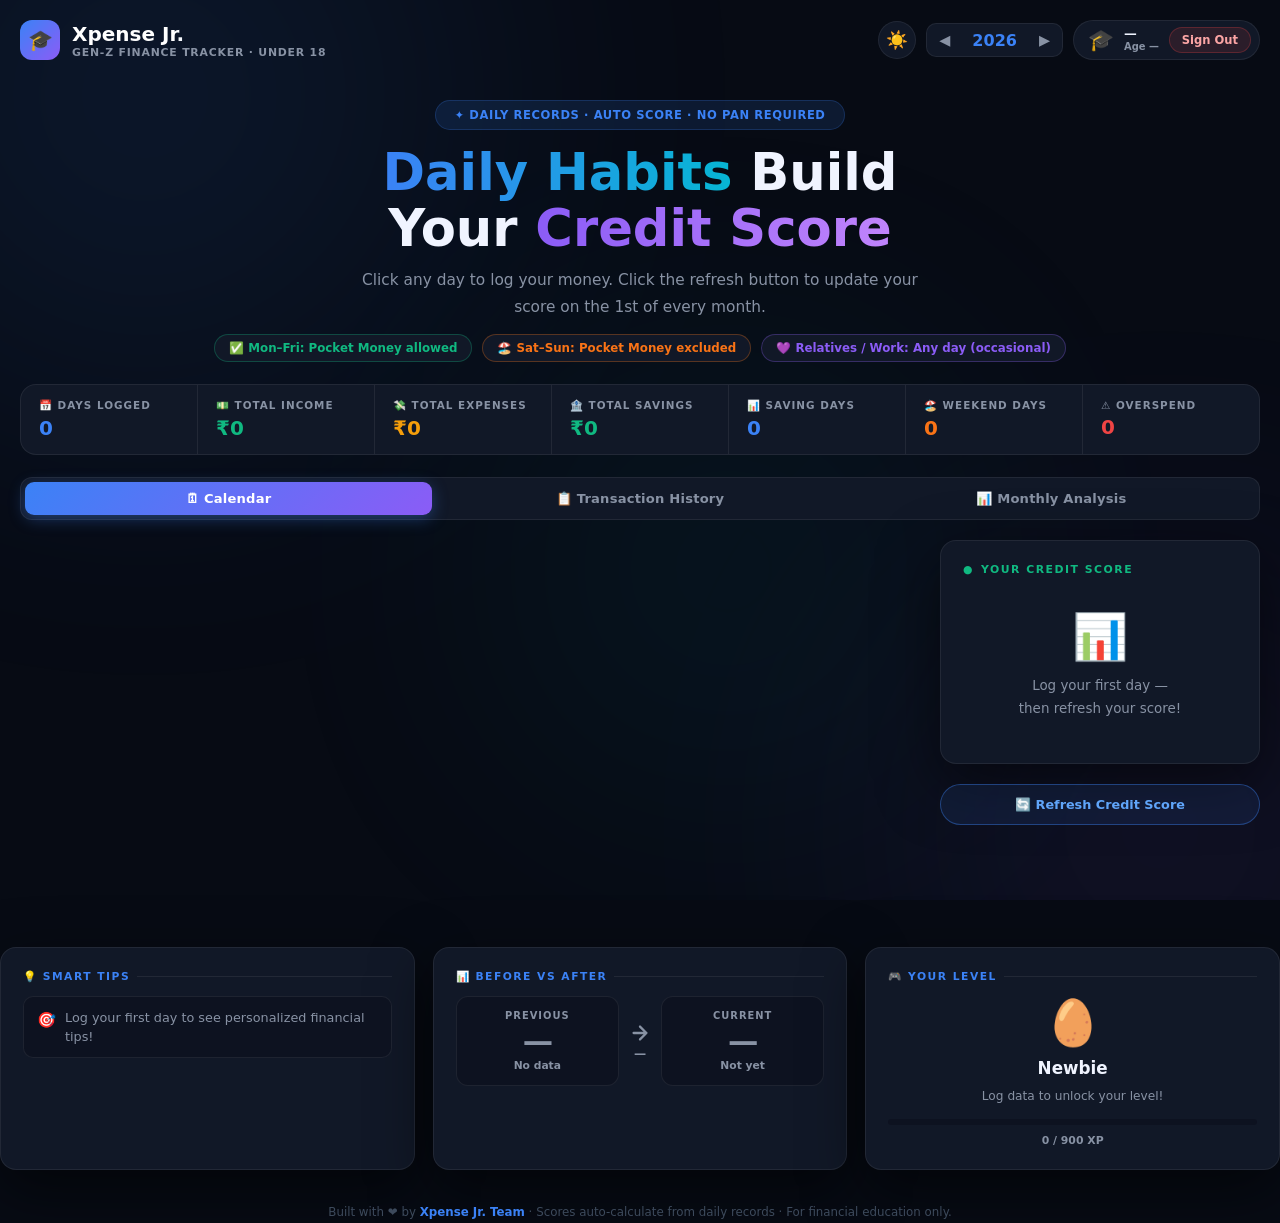
==== commit 064d622c: "Add files via upload" ====
--- a/index.html
+++ b/index.html
@@ -161,9 +161,6 @@
       </div>
     </div>
     <div class="nav-right">
-      <div class="live-badge">
-        <div class="live-dot"></div>Auto Score Live
-      </div>
       <!-- Theme Toggle -->
       <button class="theme-toggle" id="themeToggle" onclick="toggleTheme()" title="Switch theme">🌙</button>
       <div class="yr-selector">
@@ -171,7 +168,7 @@
         <span class="yr-val" id="yrVal">2026</span>
         <button onclick="chgYear(1)">▶</button>
       </div>
-      <div class="nav-pill">🏆 Hackathon</div>
+
       <!-- User info + Logout -->
       <div class="user-chip-nav">
         <div class="user-av" id="navAv">🎓</div>
@@ -179,7 +176,6 @@
           <div class="user-nm" id="navName">—</div>
           <div class="user-ag" id="navAge">Age —</div>
         </div>
-        <button class="export-btn" onclick="exportMyAccount()" title="Download your account data to use on another device">📦 Backup</button>
         <button class="logout-btn" onclick="cwLogout()">Sign Out</button>
       </div>
     </div>
@@ -189,7 +185,7 @@
   <section class="hero">
     <div class="hero-badge">✦ Daily Records · Auto Score · No PAN Required</div>
     <h1><span class="gb">Daily Habits</span> Build<br>Your <span class="gp">Credit Score</span></h1>
-    <p>Click any day to log your money. Score <strong>auto-calculates</strong> as you go — no manual button needed.</p>
+    <p>Click any day to log your money. Click the refresh button to update your score on the 1st of every month.</p>
     <div class="hero-rules">
       <div class="rule-pill wd">✅ Mon–Fri: Pocket Money allowed</div>
       <div class="rule-pill we">🏖️ Sat–Sun: Pocket Money excluded</div>
@@ -248,14 +244,14 @@
       <!-- Auto Credit Score Sidebar -->
       <div class="score-sidebar">
         <div class="card">
-          <div class="score-header-lbl" style="margin-bottom:14px;">Auto Credit Score</div>
+          <div class="score-header-lbl" style="margin-bottom:14px;">Your Credit Score</div>
           <div class="score-panel-inner">
 
             <!-- Placeholder before first data entry -->
             <div class="score-ph" id="scorePh">
               <div class="ph-icon">📊</div>
               <p style="font-size:.84rem;line-height:1.7;">
-                Log your first day —<br>score appears automatically!
+                Log your first day —<br>then refresh your score!
               </p>
             </div>
 
@@ -312,9 +308,16 @@
 
               <!-- Score info line -->
               <div style="font-size:.7rem;color:var(--muted);text-align:center;line-height:1.6;" id="scoreInfoLbl"></div>
+              
             </div>
+            </div>
 
           </div>
+          
+          <!-- Refresh button matching screenshot (ALWAYS VISIBLE) -->
+          <button onclick="checkRefreshScore()" style="width: 100%; display: block; padding: 12px; background: rgba(59,130,246,0.1); border: 1px solid rgba(59,130,246,0.4); color: #60a5fa; border-radius: 100px; font-size: 0.8rem; font-weight: 700; margin-top: 20px; cursor: pointer; text-align: center; font-family: inherit;">
+            🔄 Refresh Credit Score
+          </button>
         </div>
       </div>
     </div>
@@ -417,6 +420,60 @@
 
 </div><!-- /.wrap -->
 
+<!-- ════════════════════════════════════════
+     MODAL — Countdown (CIBIL clone)
+════════════════════════════════════════ -->
+<div class="cibil-modal-ov" id="cibilModalOv" onclick="closeCibilModalOv(event)">
+  <div class="cibil-modal">
+    <button class="cibil-close" onclick="closeCibilModal()">✖</button>
+    
+    <!-- ★ UNIQUE ANIMATED GAUGE ★ -->
+    <div class="radar-gauge-container">
+      <svg viewBox="0 0 200 120" class="neon-arc-svg">
+        <defs>
+          <linearGradient id="arcGrad" x1="0%" y1="0%" x2="100%" y2="0%">
+            <stop offset="0%" stop-color="#ef4444" />
+            <stop offset="50%" stop-color="#f59e0b" />
+            <stop offset="100%" stop-color="#10b981" />
+          </linearGradient>
+          <filter id="neonGlow" x="-20%" y="-20%" width="140%" height="140%">
+            <feGaussianBlur stdDeviation="3" result="blur" />
+            <feMerge>
+              <feMergeNode in="blur" />
+              <feMergeNode in="SourceGraphic" />
+            </feMerge>
+          </filter>
+        </defs>
+
+        <!-- Track -->
+        <path d="M 25 100 A 75 75 0 0 1 175 100" fill="none" stroke="rgba(255,255,255,0.06)" stroke-width="18" stroke-linecap="round"/>
+        
+        <!-- Glowing dashed progress indicating building score -->
+        <path class="arc-pulse" d="M 25 100 A 75 75 0 0 1 175 100" fill="none" stroke="url(#arcGrad)" stroke-width="12" stroke-linecap="round" stroke-dasharray="8 6" filter="url(#neonGlow)"/>
+        
+        <!-- Scanning Needle -->
+        <g class="scanning-needle" transform="translate(100, 100)">
+          <path d="M 0 0 L -6 -60 L 6 -60 Z" fill="rgba(255, 255, 255, 0.15)"/>
+          <line x1="0" y1="0" x2="0" y2="-65" stroke="#f8fafc" stroke-width="3" stroke-linecap="round"/>
+          <circle cx="0" cy="0" r="6" fill="#1e293b" stroke="#f8fafc" stroke-width="2"/>
+        </g>
+
+      </svg>
+      <div style="display:flex; justify-content:space-between; padding:0 10px; margin-top:-6px;">
+        <span style="font-size:0.75rem; font-weight:800; color:var(--poor);">0</span>
+        <span style="font-size:0.75rem; font-weight:800; color:var(--good);">900</span>
+      </div>
+    </div>
+
+    <p class="modal-instruction-text">
+      After every month end, <br>your new score will show on the Next Month 1st day.
+    </p>
+
+    <h2 id="cibilNextUpd">--</h2>
+    
+  </div>
+</div>
+
 <!-- ★ JavaScript files ★ -->
 <!-- auth.js already loaded in <head> -->
 <script src="script.js"></script>
--- a/style.css
+++ b/style.css
@@ -5,6 +5,7 @@
 
 /* ── Design Tokens ── */
 :root {
+  color-scheme: dark;
   --bg:      #070b14;
   --surf:    #0d1220;
   --card:    #111827;
@@ -584,6 +585,7 @@
    Applied when <html data-theme="light">
 ══════════════════════════════════════════ */
 [data-theme="light"] {
+  color-scheme: light;
   --bg:      #eef2ff;
   --surf:    #f8faff;
   --card:    #ffffff;
@@ -605,8 +607,8 @@
 
 /* ── Brand name gradient (keep readable on light) ── */
 [data-theme="light"] .brand-name {
-  background: linear-gradient(90deg, #1e293b 30%, var(--accent));
-  -webkit-background-clip: text; background-clip: text; -webkit-text-fill-color: transparent;
+  background: none;
+  -webkit-text-fill-color: #1e293b; color: #1e293b;
 }
 
 /* ── Day cells ── */
@@ -655,3 +657,115 @@
 /* ── Scrollbar on light ── */
 [data-theme="light"] ::-webkit-scrollbar-track { background: #e8edf8; }
 [data-theme="light"] ::-webkit-scrollbar-thumb { background: #94a3b8; }
+
+/* ══════════════════════════════════════════
+   REFRESH SCORE BUTTON AND MODAL
+══════════════════════════════════════════ */
+.refresh-score-btn {
+  margin-top: 14px;
+  background: transparent;
+  border: 1px solid var(--muted);
+  color: var(--text);
+  padding: 8px 16px;
+  border-radius: 100px;
+  font-family: inherit;
+  font-size: 0.75rem;
+  font-weight: 600;
+  cursor: pointer;
+  transition: all var(--tr);
+}
+.refresh-score-btn:hover {
+  background: var(--surf);
+  border-color: var(--text);
+}
+[data-theme="light"] .refresh-score-btn { border-color: rgba(15,23,42,0.2); }
+[data-theme="light"] .refresh-score-btn:hover { background: #f1f5f9; border-color: #0f172a; }
+
+.cibil-modal-ov {
+  position: fixed; inset: 0; background: rgba(0,0,0,0.7); backdrop-filter: blur(8px);
+  z-index: 200; display: none; align-items: flex-end; justify-content: center;
+}
+.cibil-modal-ov.open { display: flex; }
+
+.cibil-modal {
+  background: rgba(17, 24, 39, 0.85);
+  backdrop-filter: blur(16px);
+  border: 1px solid rgba(255, 255, 255, 0.1);
+  color: var(--text);
+  width: 100%; max-width: 420px;
+  border-radius: 24px 24px 0 0;
+  padding: 45px 30px 40px;
+  position: relative;
+  text-align: center;
+  box-shadow: 0 -10px 50px rgba(0,0,0,0.5), inset 0 1px 1px rgba(255,255,255,0.05);
+  animation: slideUp 0.4s cubic-bezier(0.34, 1.56, 0.64, 1);
+}
+@media (min-width: 500px) {
+  .cibil-modal-ov { align-items: center; }
+  .cibil-modal { border-radius: 24px; padding: 50px 40px; }
+}
+@keyframes slideUp { 
+  from { transform: translateY(50px) scale(0.95); opacity: 0; } 
+  to { transform: translateY(0) scale(1); opacity: 1; } 
+}
+
+.cibil-close {
+  position: absolute; right: 20px; top: 20px; width: 34px; height: 34px;
+  border: none; background: rgba(255,255,255,0.06); color: var(--muted); border-radius: 50%;
+  font-size: 14px; cursor: pointer; display: flex; align-items: center; justify-content: center;
+  transition: all 0.2s ease;
+}
+.cibil-close:hover { background: rgba(255,255,255,0.15); color: #fff; transform: rotate(90deg); }
+
+.cibil-modal h3 {
+  font-size: 1.1rem; font-weight: 700; margin-bottom: 5px; line-height: 1.4; color: var(--muted);
+  letter-spacing: 0.5px;
+  text-transform: uppercase;
+}
+
+#cibilNextUpd {
+  background: linear-gradient(135deg, #38bdf8, #818cf8, #c084fc);
+  -webkit-background-clip: text;
+  -webkit-text-fill-color: transparent;
+  font-size: 2.2rem;
+  font-weight: 900;
+  letter-spacing: -0.5px;
+  margin: 10px 0 25px 0;
+  text-shadow: 0 4px 30px rgba(129, 140, 248, 0.4);
+}
+
+.cibil-last-updated { 
+  font-size: 0.8rem; color: var(--muted); font-weight: 600; 
+  background: rgba(255,255,255,0.03); display: inline-block;
+  padding: 8px 16px; border-radius: 100px;
+}
+
+/* Unique Radar Gauge */
+.radar-gauge-container {
+  width: 100%; max-width: 280px; margin: 0 auto 15px; position: relative;
+}
+.neon-arc-svg {
+  width: 100%; height: auto;
+  filter: drop-shadow(0 10px 20px rgba(0,0,0,0.3));
+}
+.arc-pulse {
+  animation: dashPulse 2s linear infinite;
+}
+@keyframes dashPulse {
+  to { stroke-dashoffset: -14; }
+}
+.scanning-needle {
+  transform-origin: 0 0;
+  animation: scanRadar 5s ease-in-out infinite alternate;
+}
+@keyframes scanRadar {
+  0%   { transform: translate(100px, 100px) rotate(-75deg); }
+  50%  { transform: translate(100px, 100px) rotate(15deg); }
+  100% { transform: translate(100px, 100px) rotate(75deg); }
+}
+
+.modal-instruction-text {
+  font-size: 0.85rem; font-weight: 600; color: var(--text);
+  line-height: 1.6; margin-bottom: 20px; opacity: 0.9;
+  letter-spacing: 0.4px;
+}
